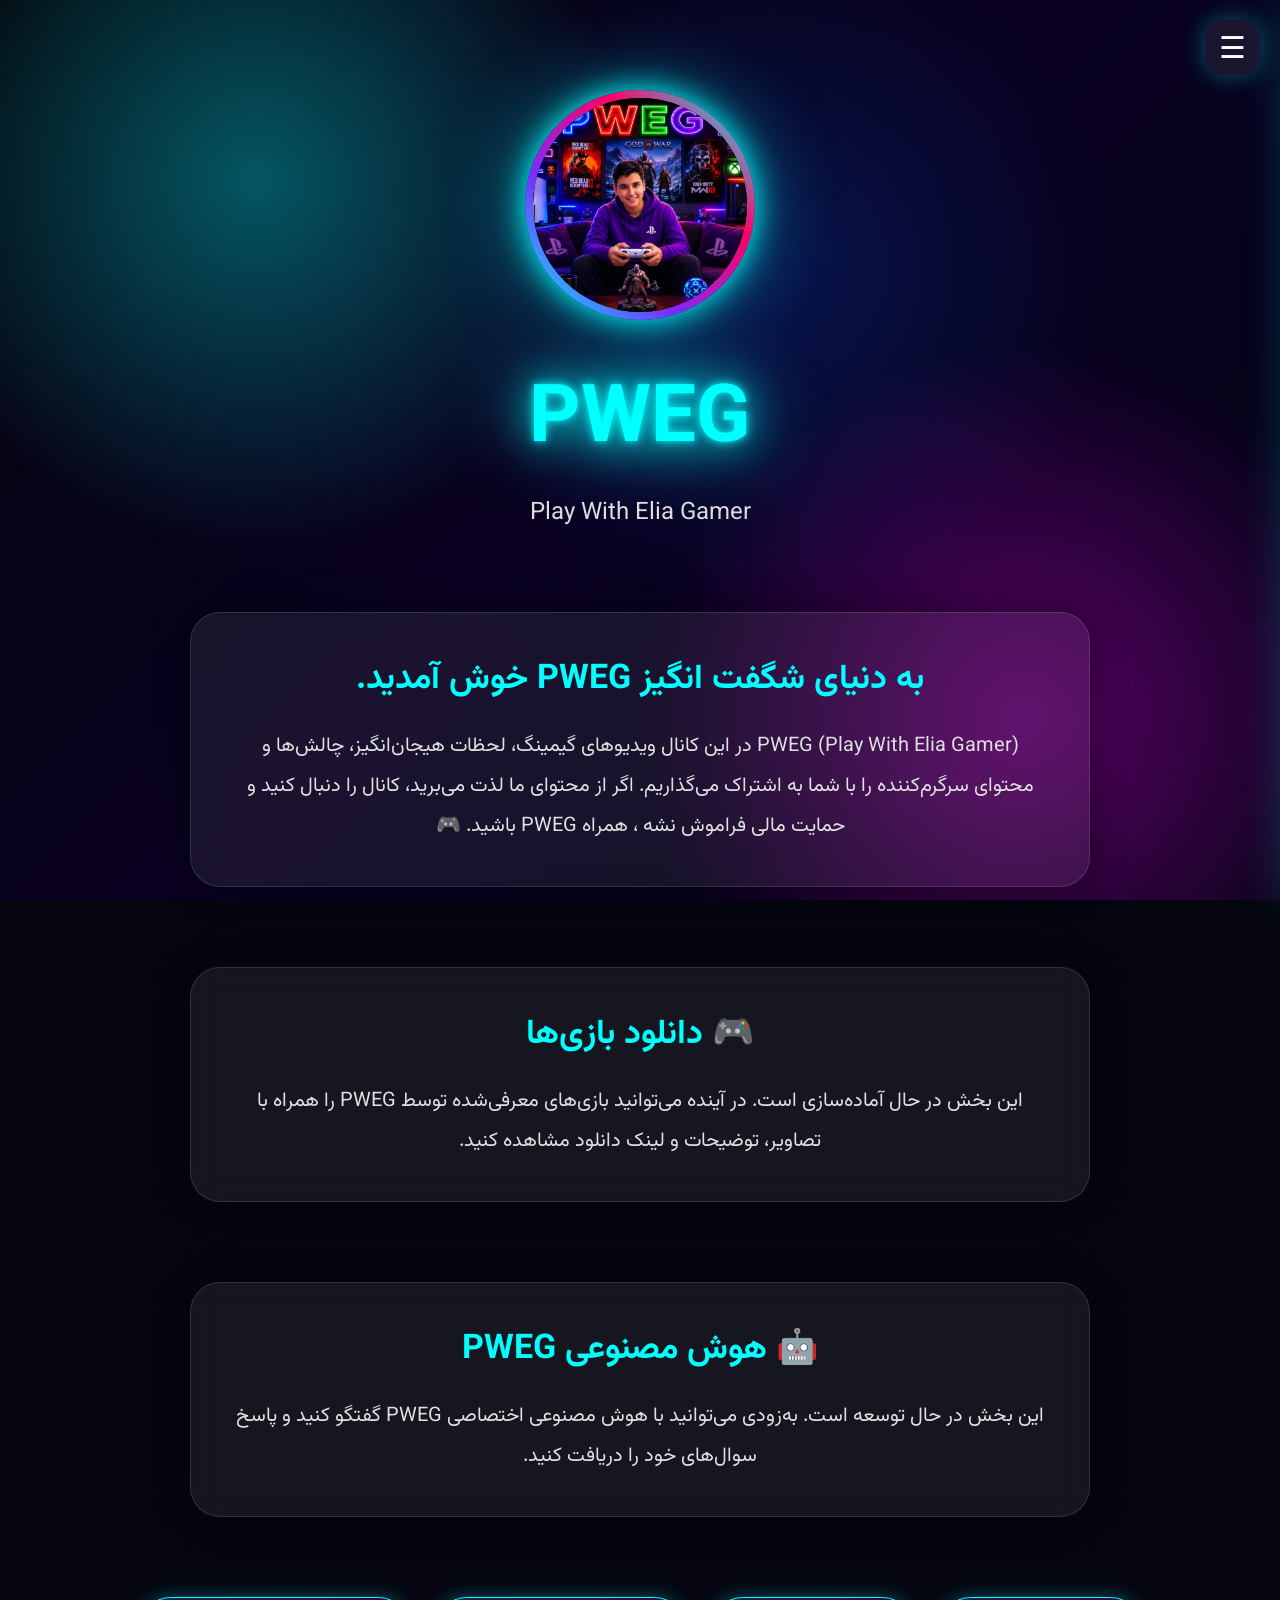
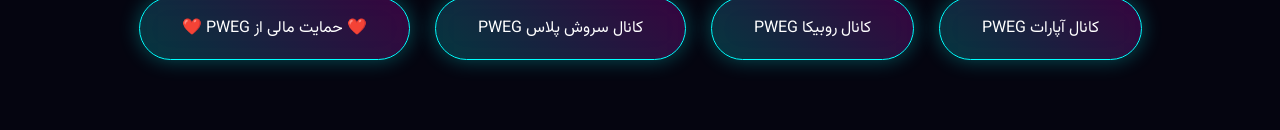
==== index.html @ b8af6efe "Update index.html" ====
<!DOCTYPE html>
<html lang="fa" dir="rtl">

<head>

  <meta property="og:title" content="PWEG - Play With Elia Gamer">

<meta property="og:description" content="دنیای بازی های شگفت انگیز PWEG">

<meta property="og:image" content="https://pweg1234.github.io/PWEG/image.png">

<meta property="og:url" content="https://pweg1234.github.io/PWEG/">
  
  <meta name="description" content="PWEG | Play With Elia Gamer - ویدیوهای گیمینگ، چالش‌ها، آموزش‌ها، هوش مصنوعی و دانلود بازی.">

<meta name="keywords" content="PWEG, Play With Elia Gamer, Gaming, Game, AI, دانلود بازی, گیمینگ">

<meta name="author" content="PWEG">

<meta name="robots" content="index, follow">

<meta name="theme-color" content="#00ffff">
  <meta property="og:title" content="PWEG | Play With Elia Gamer">

<meta property="og:description" content="به دنیای گیمینگ PWEG خوش آمدید.">

<meta property="og:image" content="https://pweg1234.github.io/PWEG/profile.jpg">

<meta property="og:url" content="https://pweg1234.github.io/PWEG/">

<meta property="og:type" content="website">
  <meta name="twitter:card" content="summary_large_image">

<meta name="twitter:title" content="PWEG">

<meta name="twitter:description" content="Play With Elia Gamer">

<meta name="twitter:image" content="https://pweg1234.github.io/PWEG/profile.jpg">
  <link rel="canonical" href="https://pweg1234.github.io/PWEG/">
<meta charset="UTF-8">
<meta name="viewport" content="width=device-width, initial-scale=1.0">
<link rel="icon" type="image/png" href="favicon.png">
  <link rel="icon" href="favicon.ico" type="image/x-icon">
<title>PWEG</title>

<link rel="stylesheet" href="style.css">

<link rel="preconnect" href="https://fonts.googleapis.com">

<link rel="preconnect" href="https://fonts.gstatic.com" crossorigin>

<link href="https://fonts.googleapis.com/css2?family=Vazirmatn:wght@300;400;600;800&display=swap" rel="stylesheet">

</head>

<body>

<div class="background"></div>

<!-- ===== دکمه سه خط ===== -->

<button class="menu-btn" id="menuBtn">

☰

</button>

<!-- ===== پس زمینه تار ===== -->

<div class="menu-overlay" id="menuOverlay"></div>

<!-- ===== منوی کناری ===== -->

<nav class="side-menu" id="sideMenu">

<div class="menu-header">

<h2>PWEG</h2>

<button class="close-menu" id="closeMenu">

✕

</button>

</div>

<a href="#top">

🏠 صفحه اصلی

</a>

<a href="#games">

🎮 دانلود بازی‌ها

<span class="soon">

(به‌زودی)

</span>

</a>

<a href="#ai">

🤖 هوش مصنوعی

<span class="soon">

(به‌زودی)

</span>

</a>

<a href="#about">

ℹ️ درباره ما

</a>

</nav>

<!-- ===== هدر ===== -->

<header id="top">

<img src="profile.jpg" class="profile">

<h1>

PWEG

</h1>

<p class="subtitle">

Play With Elia Gamer

</p>

</header>

<!-- ===== درباره ===== -->

<section class="about" id="about">

<h2>

به دنیای شگفت انگیز PWEG خوش آمدید.

</h2>

<p>

PWEG (Play With Elia Gamer)
در این کانال ویدیوهای گیمینگ، لحظات هیجان‌انگیز، چالش‌ها و محتوای سرگرم‌کننده را با شما به اشتراک می‌گذاریم.
اگر از محتوای ما لذت می‌برید، کانال را دنبال کنید و حمایت مالی فراموش نشه ، همراه PWEG باشید. 🎮

</p>

</section>

<!-- ===== دانلود بازی ===== -->

<section class="about" id="games">

<h2>

🎮 دانلود بازی‌ها

</h2>

<p>

این بخش در حال آماده‌سازی است.

در آینده می‌توانید بازی‌های معرفی‌شده توسط PWEG را همراه با تصاویر، توضیحات و لینک دانلود مشاهده کنید.

</p>

</section>

<!-- ===== هوش مصنوعی ===== -->

<section class="about" id="ai">

<h2>

🤖 هوش مصنوعی PWEG

</h2>

<p>

این بخش در حال توسعه است.

به‌زودی می‌توانید با هوش مصنوعی اختصاصی PWEG گفتگو کنید و پاسخ سوال‌های خود را دریافت کنید.

</p>

</section>

<!-- ===== دکمه ها ===== -->

<div class="buttons">

<a href="https://aparat.com/PWEG" target="_blank">

کانال آپارات PWEG

</a>

<a href="https://rubika.ir/PWEG123" target="_blank">

کانال روبیکا PWEG

</a>

<a href="https://splus.ir/PWEG123" target="_blank">

کانال سروش پلاس PWEG

</a>

<a href="javascript:void(0)" id="supportBtn">

❤️ حمایت مالی از PWEG ❤️

</a>

</div>
<!-- ===== پنجره حمایت مالی ===== -->

<div class="support-overlay" id="supportOverlay">

<div class="support-box">

<button class="support-close" id="supportClose">

✕

</button>

<h2>

🎮 حمایت از PWEG

</h2>

<p>

به دنیای PWEG؛ جایی که عشق به بازی، خلاقیت و هیجان کنار هم جمع شده‌اند، خوش آمدید. ❤️

<br><br>

ساخت محتوای گیمینگ باکیفیت نیاز به زمان، تلاش و امکانات دارد.

حمایت شما کمک می‌کند تا بتوانیم ویدیوهای بهتر، ایده‌های جدیدتر و لحظات سرگرم‌کننده‌تری برای شما بسازیم.

<br><br>

هر حمایتی، چه کوچک و چه بزرگ، برای ما یک انگیزه بزرگ است تا با انرژی بیشتری ادامه بدهیم و PWEG را به یک تجربه گیمینگ بهتر تبدیل کنیم.

<br><br>

اگر از ویدیوها و ماجراجویی‌های ما لذت می‌برید، می‌توانید با حمایت خودتان بخشی از مسیر رشد PWEG باشید.

<br><br>

🎮 با هم بازی می‌کنیم، با هم رشد می‌کنیم.

<br><br>

ممنون که همراه PWEG هستید. 💙

</p>

<div class="payment-list">

<div class="payment-card">

<h3>

💳 پرداخت با آپ

</h3>

<p>

پرداخت سریع و آسان با کارمزد کمتر

</p>

<a href="https://asanpardakht.com/u/3f0DJ" target="_blank">

پرداخت با آپ

</a>

</div>

<div class="payment-card">

<h3>

❤️ پرداخت با دارمت

</h3>

<p>

راهی ساده برای حمایت مستقیم از PWEG و همراهی با ما

</p>

<a href="https://daramet.com/PWEG" target="_blank">

حمایت با دارمت

</a>

</div>

</div>

</div>

</div>

<script src="script.js"></script>
  
</body>

</html>
---- style.css ----
/* ===========================
   PWEG STYLE V2
   بخش اول
===========================*/

*{
    margin:0;
    padding:0;
    box-sizing:border-box;
}

html{
    scroll-behavior:smooth;
}

body{

    font-family:"Vazirmatn",sans-serif;

    min-height:100vh;

    background:#050510;

    color:white;

    overflow-x:hidden;

}

/* ===========================
      BACKGROUND
===========================*/

.background{

    position:fixed;

    inset:0;

    z-index:-10;

    background:

    radial-gradient(circle at 20% 20%,#00ffff55,transparent 30%),

    radial-gradient(circle at 80% 80%,#ff00ff55,transparent 30%),

    radial-gradient(circle at 60% 30%,#0066ff33,transparent 35%),

    linear-gradient(135deg,#04040b,#090020,#030313);

    animation:bgMove 18s ease-in-out infinite alternate;

}

@keyframes bgMove{

    from{

        transform:scale(1);

        filter:hue-rotate(0deg);

    }

    to{

        transform:scale(1.08);

        filter:hue-rotate(70deg);

    }

}

/* ===========================
      MENU BUTTON
===========================*/

.menu-btn{

    position:fixed;

    top:20px;

    right:20px;

    width:55px;

    height:55px;

    border:none;

    border-radius:18px;

    background:rgba(255,255,255,.08);

    backdrop-filter:blur(15px);

    color:white;

    font-size:30px;

    cursor:pointer;

    z-index:3000;

    transition:.35s;

    box-shadow:0 0 25px rgba(0,255,255,.35);

}

.menu-btn:hover{

    background:#00ffff;

    color:black;

    transform:scale(1.08);

}

/* ===========================
      OVERLAY
===========================*/

.menu-overlay{

    position:fixed;

    inset:0;

    background:rgba(0,0,0,.55);

    backdrop-filter:blur(5px);

    opacity:0;

    visibility:hidden;

    transition:.35s;

    z-index:2990;

}

.menu-overlay.show{

    opacity:1;

    visibility:visible;

}

/* ===========================
      SIDE MENU
===========================*/

.side-menu{

    position:fixed;

    top:0;

    right:-330px;

    width:320px;

    height:100%;

    background:rgba(7,10,20,.94);

    backdrop-filter:blur(18px);

    border-left:1px solid rgba(255,255,255,.08);

    transition:.4s;

    z-index:3001;

    overflow-y:auto;

    box-shadow:-10px 0 40px rgba(0,255,255,.18);

}

.side-menu.show{

    right:0;

}

.menu-header{

    display:flex;

    justify-content:space-between;

    align-items:center;

    padding:25px;

    border-bottom:1px solid rgba(255,255,255,.08);

}

.menu-header h2{

    color:#00ffff;

    font-size:28px;

}

.close-menu{

    width:42px;

    height:42px;

    border:none;

    border-radius:12px;

    background:#ffffff10;

    color:white;

    cursor:pointer;

    font-size:22px;

    transition:.3s;

}

.close-menu:hover{

    background:#ff3b3b;

}

/* ===========================
      MENU LINKS
===========================*/

.side-menu a{

    display:block;

    padding:18px 25px;

    color:white;

    text-decoration:none;

    font-size:18px;

    transition:.3s;

    border-bottom:1px solid rgba(255,255,255,.05);

}

.side-menu a:hover{

    background:rgba(0,255,255,.15);

    color:#00ffff;

    padding-right:35px;

}

.soon{

    color:#ffbf00;

    font-size:13px;

}
/* ===========================
      HEADER
===========================*/

header{

    text-align:center;

    padding-top:90px;

    animation:fadeUp 1s ease;

}

@keyframes fadeUp{

    from{

        opacity:0;

        transform:translateY(40px);

    }

    to{

        opacity:1;

        transform:translateY(0);

    }

}

.profile{

    width:230px;

    height:230px;

    object-fit:cover;

    border-radius:50%;

    border:8px solid transparent;

    background:

    linear-gradient(#050510,#050510) padding-box,

    linear-gradient(45deg,#00ffff,#7b2cff,#ff0066,#00ffff) border-box;

    animation:rgbBorder 5s linear infinite;

    box-shadow:

    0 0 30px cyan,

    0 0 80px rgba(0,255,255,.5);

}

@keyframes rgbBorder{

    100%{

        filter:hue-rotate(360deg);

    }

}

h1{

    margin-top:30px;

    font-size:80px;

    color:#00ffff;

    text-shadow:

    0 0 10px cyan,

    0 0 40px cyan,

    0 0 80px cyan;

}

.subtitle{

    font-size:24px;

    color:#dddddd;

    margin-top:10px;

}

/* ===========================
      GLASS CARD
===========================*/

.about{

    width:85%;

    max-width:900px;

    margin:80px auto;

    padding:40px;

    border-radius:30px;

    background:rgba(255,255,255,.07);

    backdrop-filter:blur(18px);

    border:1px solid rgba(255,255,255,.12);

    box-shadow:

    0 0 35px rgba(0,0,0,.45);

    text-align:center;

}

.about h2{

    margin-bottom:20px;

    font-size:34px;

    color:#00ffff;

}

.about p{

    line-height:2;

    color:#e0e0e0;

    font-size:20px;

}

/* ===========================
      BUTTONS
===========================*/

.buttons{

    display:flex;

    justify-content:center;

    flex-wrap:wrap;

    gap:25px;

    padding-bottom:70px;

}

.buttons a{

    text-decoration:none;

    color:white;

    padding:18px 42px;

    border-radius:50px;

    border:1px solid cyan;

    background:

    linear-gradient(45deg,#00ffff33,#ff00ff33);

    backdrop-filter:blur(15px);

    transition:.35s;

    box-shadow:0 0 20px rgba(0,255,255,.3);

}

.buttons a:hover{

    transform:translateY(-8px) scale(1.05);

    background:#00ffff;

    color:black;

    box-shadow:0 0 40px cyan;

}

/* ===========================
      SUPPORT WINDOW
===========================*/

.support-overlay{

    position:fixed;

    inset:0;

    display:none;

    justify-content:center;

    align-items:center;

    background:rgba(0,0,0,.7);

    backdrop-filter:blur(8px);

    z-index:5000;

}

.support-box{

    position:relative;

    width:90%;

    max-width:700px;

    max-height:85vh;

    overflow:auto;

    padding:35px;

    border-radius:28px;

    background:rgba(15,20,35,.95);

    border:1px solid rgba(0,255,255,.25);

    box-shadow:0 0 45px rgba(0,255,255,.25);

}

.support-box h2{

    color:#00ffff;

    margin-bottom:20px;

    text-align:center;

}

.support-box p{

    line-height:2;

    color:#dddddd;

}

.support-close{

    position:absolute;

    top:15px;

    left:15px;

    width:42px;

    height:42px;

    border:none;

    border-radius:50%;

    background:#ffffff10;

    color:white;

    font-size:24px;

    cursor:pointer;

    transition:.3s;

}

.support-close:hover{

    background:#ff3b3b;

}

/* ===========================
      PAYMENT CARD
===========================*/

.payment-list{

    display:grid;

    gap:20px;

    margin-top:35px;

}

.payment-card{

    padding:25px;

    border-radius:20px;

    background:#ffffff08;

    border:1px solid rgba(255,255,255,.08);

}

.payment-card h3{

    color:#00ffff;

    margin-bottom:10px;

}

.payment-card p{

    margin-bottom:20px;

}

.payment-card a{

    display:inline-block;

    padding:14px 28px;

    border-radius:30px;

    text-decoration:none;

    background:#00ffff;

    color:black;

    font-weight:bold;

    transition:.3s;

}

.payment-card a:hover{

    transform:scale(1.05);

}
/* ===========================
      PARTICLES
===========================*/

.particle{

    position:fixed;

    width:5px;

    height:5px;

    background:#ffffff;

    border-radius:50%;

    opacity:.45;

    pointer-events:none;

    animation:particleFloat linear infinite;

}

@keyframes particleFloat{

    from{

        transform:translateY(110vh) scale(.5);

        opacity:0;

    }

    20%{

        opacity:.5;

    }

    80%{

        opacity:.5;

    }

    to{

        transform:translateY(-120vh) scale(1.2);

        opacity:0;

    }

}

/* ===========================
      SCROLLBAR
===========================*/

::-webkit-scrollbar{

    width:10px;

}

::-webkit-scrollbar-track{

    background:#050510;

}

::-webkit-scrollbar-thumb{

    background:#00ffff66;

    border-radius:30px;

}

::-webkit-scrollbar-thumb:hover{

    background:#00ffff;

}

/* ===========================
      SELECTION
===========================*/

::selection{

    background:#00ffff;

    color:black;

}

/* ===========================
      MOBILE
===========================*/

@media(max-width:900px){

h1{

font-size:58px;

}

.profile{

width:180px;

height:180px;

}

.about{

width:92%;

padding:30px;

}

.about h2{

font-size:28px;

}

.about p{

font-size:18px;

}

.buttons{

gap:18px;

}

.buttons a{

width:90%;

text-align:center;

}

.side-menu{

width:280px;

right:-290px;

}

.menu-btn{

width:52px;

height:52px;

font-size:28px;

}

.support-box{

padding:25px;

width:95%;

}

}

/* ===========================
      SMALL MOBILE
===========================*/

@media(max-width:500px){

h1{

font-size:42px;

}

.subtitle{

font-size:18px;

}

.profile{

width:150px;

height:150px;

}

.about{

padding:22px;

}

.about h2{

font-size:24px;

}

.about p{

font-size:16px;

line-height:1.9;

}

.payment-card{

padding:18px;

}

.payment-card a{

display:block;

width:100%;

text-align:center;

}

}

/* ===========================
      SMOOTH ANIMATIONS
===========================*/

.fade-in{

animation:fadeIn .8s ease;

}

@keyframes fadeIn{

from{

opacity:0;

transform:translateY(20px);

}

to{

opacity:1;

transform:translateY(0);

}

}

/* ===========================
      GLOW EFFECT
===========================*/

.glow{

animation:glow 2.5s infinite alternate;

}

@keyframes glow{

from{

text-shadow:

0 0 10px #00ffff,

0 0 20px #00ffff;

}

to{

text-shadow:

0 0 20px #00ffff,

0 0 45px #00ffff,

0 0 70px #00ffff;

}

}

/* =====================
      PWEG AI CHAT
===================== */


.ai-box{

    margin-top:30px;

}


.ai-messages{

    height:350px;

    overflow-y:auto;

    padding:20px;

    background:#00000033;

    border-radius:25px;

    border:1px solid #00ffff44;

}


.message{

    padding:15px 20px;

    margin:10px 0;

    border-radius:20px;

    line-height:1.8;

}


.message.ai{

    background:#00ffff22;

    border:1px solid #00ffff55;

}


.message.user{

    background:#ff00ff22;

    border:1px solid #ff00ff55;

}



.ai-input-box{

    display:flex;

    gap:15px;

    margin-top:20px;

}



.ai-input-box input{

    flex:1;

    padding:15px;

    border-radius:25px;

    border:none;

    outline:none;

}


.ai-input-box button{

    padding:15px 30px;

    border-radius:25px;

    border:none;

    background:#00ffff;

    cursor:pointer;

}



#loading{

    letter-spacing:8px;

    animation:dots 1s infinite;

}



@keyframes dots{

    0%{
        opacity:.3;
    }

    50%{
        opacity:1;
    }

    100%{
        opacity:.3;
    }

}
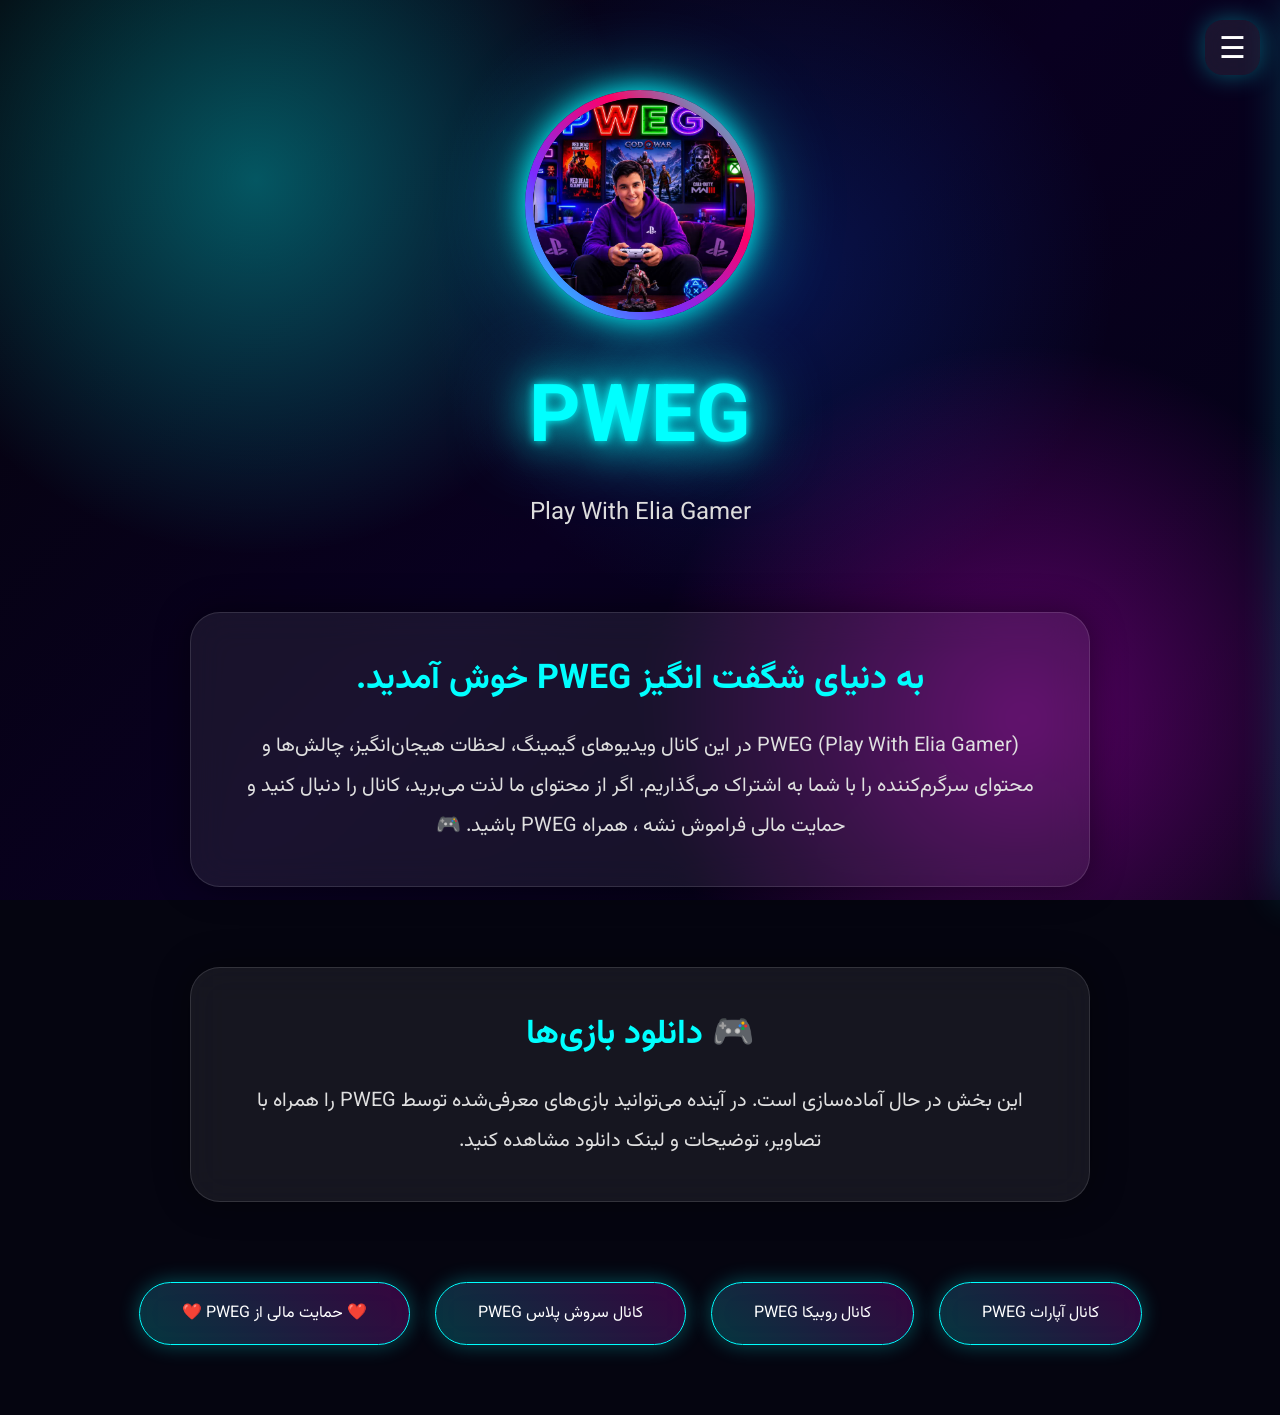
==== commit 8209723a: "Update index.html" ====
--- a/index.html
+++ b/index.html
@@ -107,12 +107,6 @@
 
 🤖 هوش مصنوعی
 
-<span class="soon">
-
-(به‌زودی)
-
-</span>
-
 </a>
 
 <a href="#about">
@@ -183,26 +177,6 @@
 
 </section>
 
-<!-- ===== هوش مصنوعی ===== -->
-
-<section class="about" id="ai">
-
-<h2>
-
-🤖 هوش مصنوعی PWEG
-
-</h2>
-
-<p>
-
-این بخش در حال توسعه است.
-
-به‌زودی می‌توانید با هوش مصنوعی اختصاصی PWEG گفتگو کنید و پاسخ سوال‌های خود را دریافت کنید.
-
-</p>
-
-</section>
-
 <!-- ===== دکمه ها ===== -->
 
 <div class="buttons">
--- a/style.css
+++ b/style.css
@@ -958,133 +958,3 @@
 }
 
 }
-
-/* =====================
-      PWEG AI CHAT
-===================== */
-
-
-.ai-box{
-
-    margin-top:30px;
-
-}
-
-
-.ai-messages{
-
-    height:350px;
-
-    overflow-y:auto;
-
-    padding:20px;
-
-    background:#00000033;
-
-    border-radius:25px;
-
-    border:1px solid #00ffff44;
-
-}
-
-
-.message{
-
-    padding:15px 20px;
-
-    margin:10px 0;
-
-    border-radius:20px;
-
-    line-height:1.8;
-
-}
-
-
-.message.ai{
-
-    background:#00ffff22;
-
-    border:1px solid #00ffff55;
-
-}
-
-
-.message.user{
-
-    background:#ff00ff22;
-
-    border:1px solid #ff00ff55;
-
-}
-
-
-
-.ai-input-box{
-
-    display:flex;
-
-    gap:15px;
-
-    margin-top:20px;
-
-}
-
-
-
-.ai-input-box input{
-
-    flex:1;
-
-    padding:15px;
-
-    border-radius:25px;
-
-    border:none;
-
-    outline:none;
-
-}
-
-
-.ai-input-box button{
-
-    padding:15px 30px;
-
-    border-radius:25px;
-
-    border:none;
-
-    background:#00ffff;
-
-    cursor:pointer;
-
-}
-
-
-
-#loading{
-
-    letter-spacing:8px;
-
-    animation:dots 1s infinite;
-
-}
-
-
-
-@keyframes dots{
-
-    0%{
-        opacity:.3;
-    }
-
-    50%{
-        opacity:1;
-    }
-
-    100%{
-        opacity:.3;
-    }
-
-}
